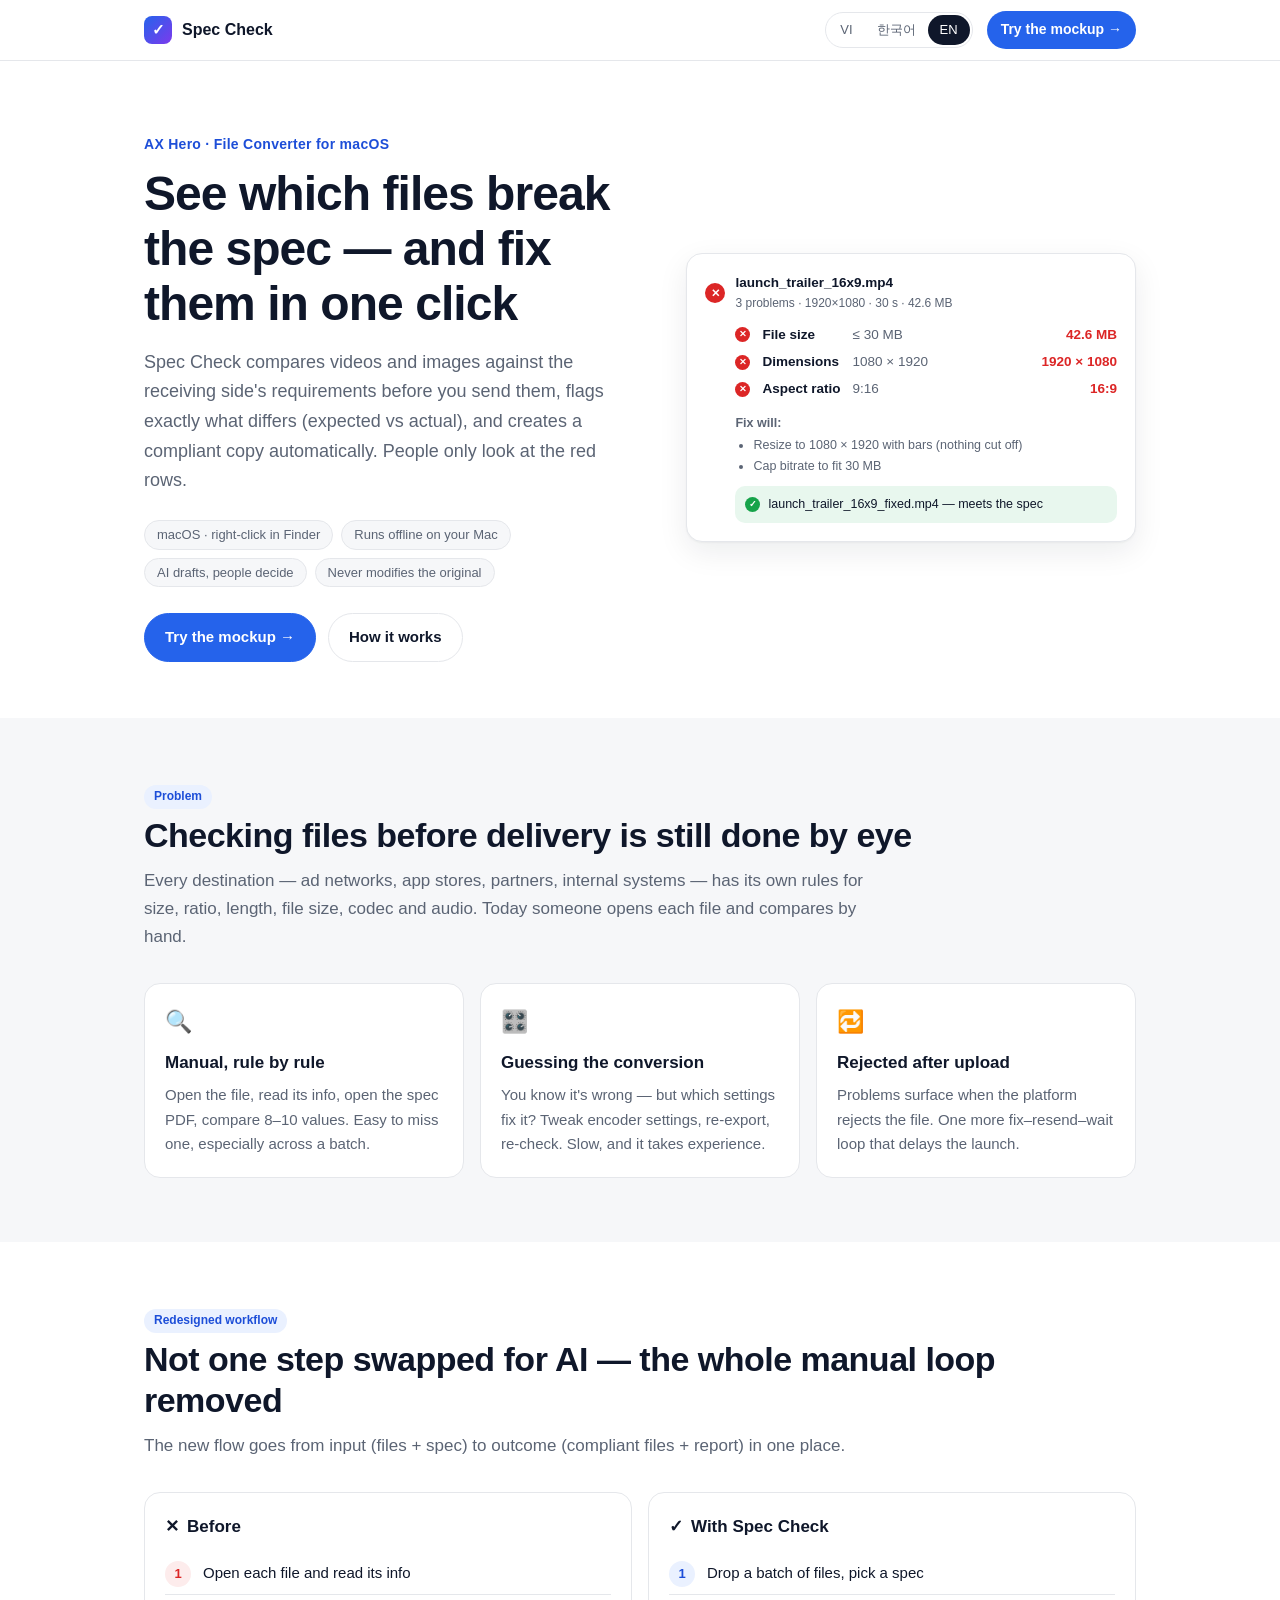
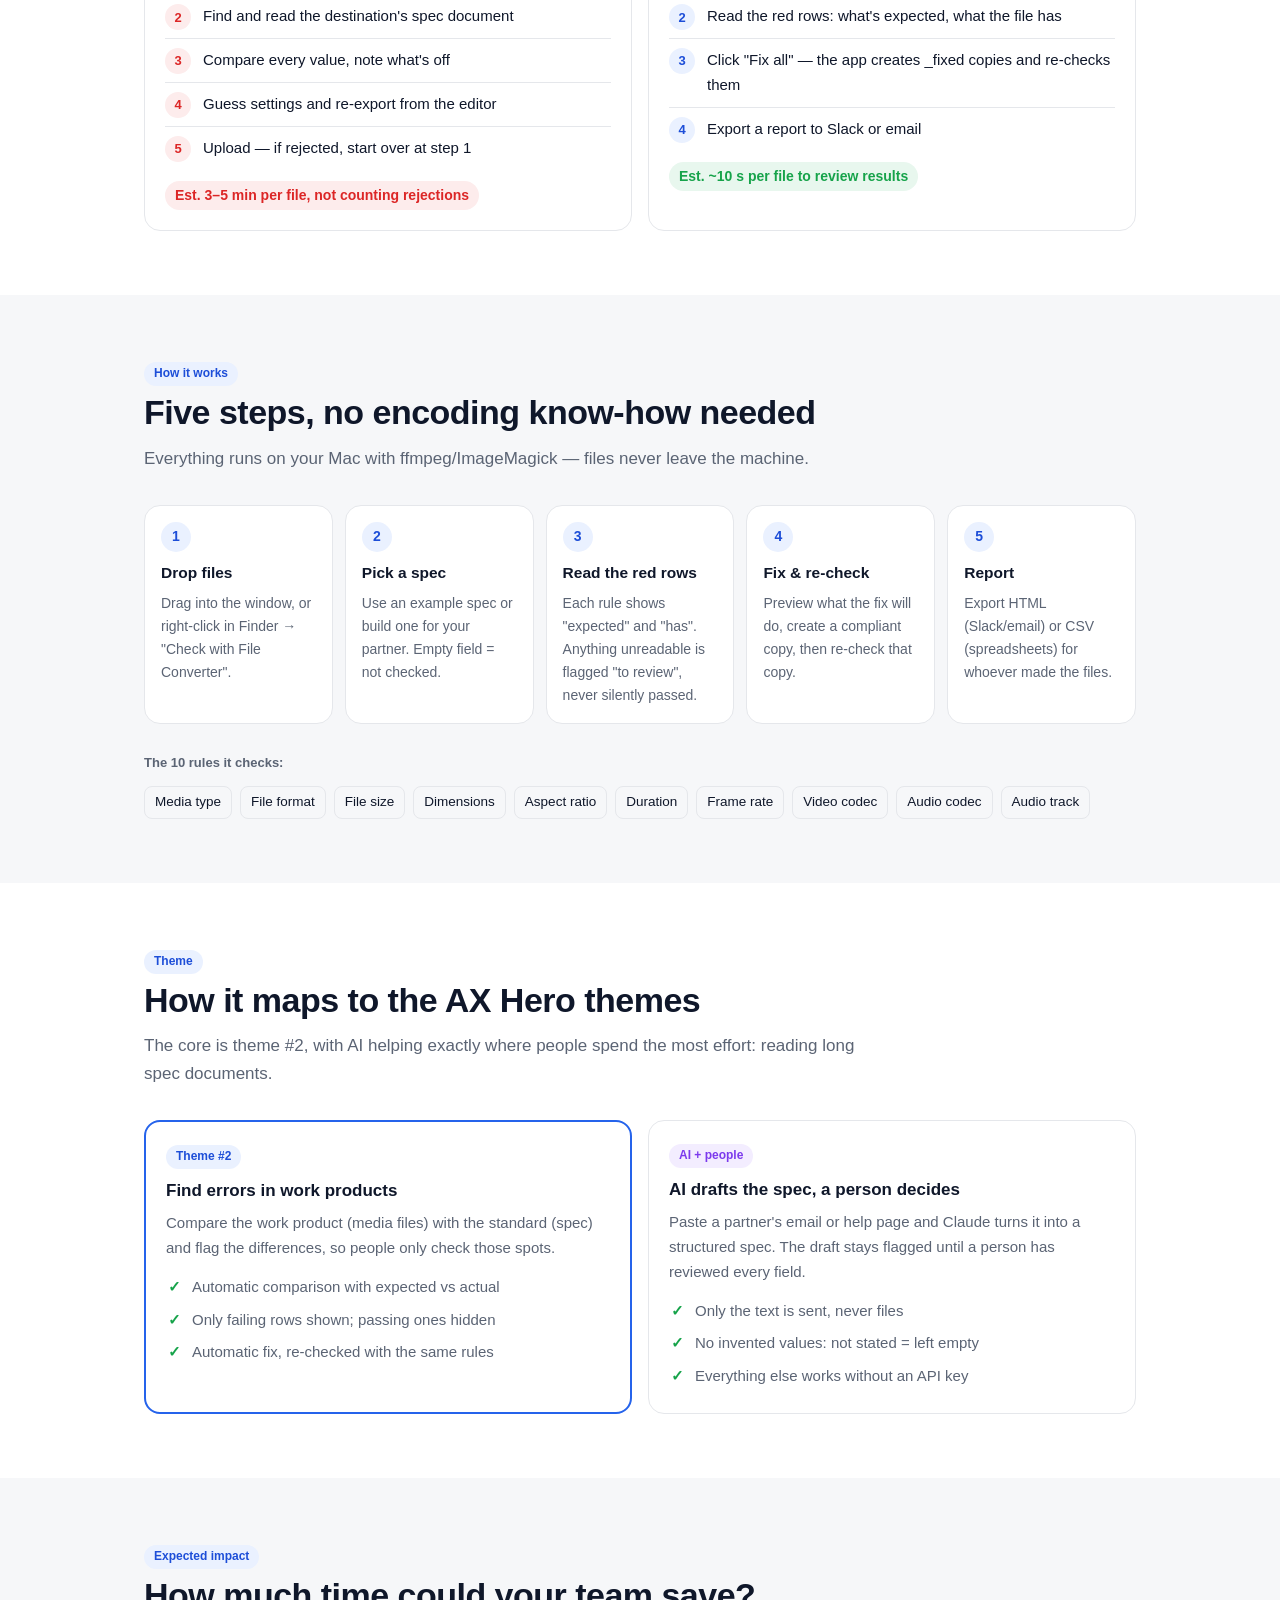
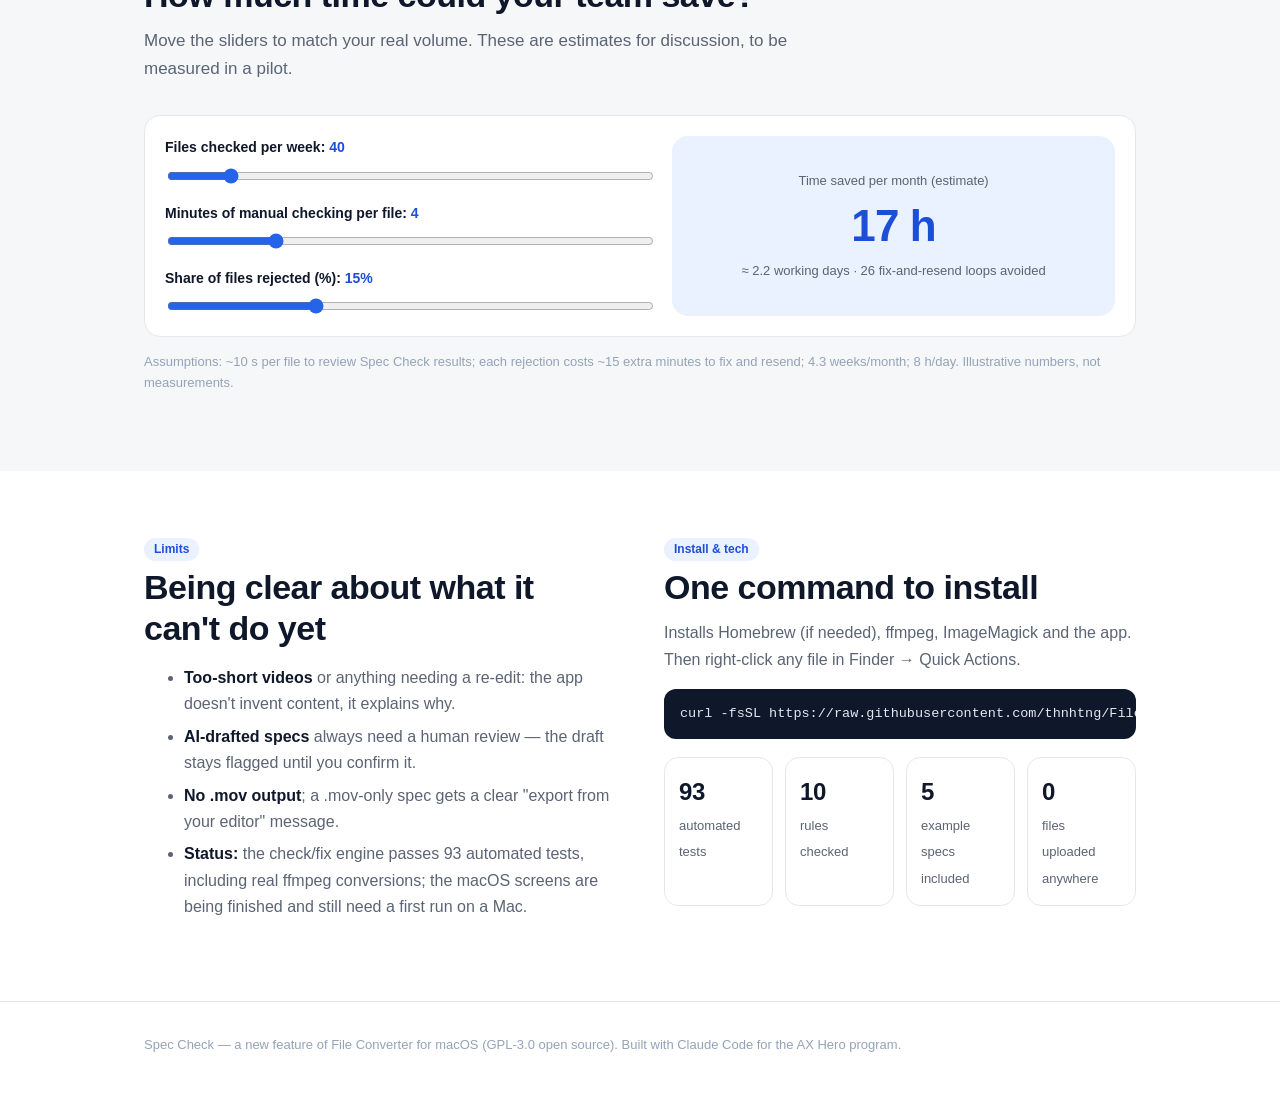
==== submission/intro.html @ dc5ddce4 "Add AX Hero submission pages: Spec Check mockup and introduction submission/mockup.html: clickable, " ====
<!doctype html>
<html lang="vi">
<head>
<meta charset="utf-8">
<meta name="viewport" content="width=device-width, initial-scale=1">
<title>Spec Check — Giới thiệu</title>
<style>
:root {
  --page: #ffffff; --soft: #f6f7f9; --card: #ffffff; --line: #e5e7eb;
  --text: #0f172a; --muted: #5b6474; --faint: #94a3b8;
  --accent: #2563eb; --accent-weak: #eaf1ff; --accent-text: #1d4ed8;
  --ok: #16a34a; --ok-weak: #e8f7ee; --bad: #dc2626; --bad-weak: #fdecec; --warn: #d97706;
  --ai: #7c3aed; --ai-weak: #f3edff;
  --shadow: 0 1px 2px rgba(0,0,0,.04), 0 10px 30px rgba(15,23,42,.08);
  --font: -apple-system, BlinkMacSystemFont, "Segoe UI", "Apple SD Gothic Neo", "Noto Sans KR", "Malgun Gothic", Roboto, "Helvetica Neue", Arial, sans-serif;
  --mono: ui-monospace, SFMono-Regular, Menlo, Consolas, monospace;
}
@media (prefers-color-scheme: dark) {
  :root:not([data-theme="light"]) {
    --page: #0f1115; --soft: #161920; --card: #1a1d24; --line: #2a2e36;
    --text: #f3f4f6; --muted: #a1a7b3; --faint: #6b7280;
    --accent: #4f8cff; --accent-weak: #1b2a47; --accent-text: #8fb4ff;
    --ok: #34c467; --ok-weak: #15291d; --bad: #f2645f; --bad-weak: #301819; --warn: #f0a432;
    --ai: #a78bfa; --ai-weak: #251d3a;
    --shadow: 0 1px 2px rgba(0,0,0,.3), 0 10px 30px rgba(0,0,0,.4);
  }
}
* { box-sizing: border-box; }
html, body { margin: 0; }
body { font: 16px/1.65 var(--font); color: var(--text); background: var(--page); -webkit-font-smoothing: antialiased; }
a { color: var(--accent-text); }
.wrap { max-width: 1040px; margin: 0 auto; padding: 0 24px; }

/* nav */
.nav { position: sticky; top: 0; z-index: 5; background: color-mix(in srgb, var(--page) 88%, transparent); backdrop-filter: saturate(1.4) blur(10px); border-bottom: 1px solid var(--line); }
.nav .wrap { display: flex; align-items: center; gap: 14px; height: 60px; }
.brand { display: flex; align-items: center; gap: 10px; font-weight: 700; }
.mark { width: 28px; height: 28px; border-radius: 8px; background: linear-gradient(135deg, #2563eb, #7c3aed); color: #fff; display: grid; place-items: center; font-size: 15px; }
.spacer { flex: 1; }
.lang { display: inline-flex; border: 1px solid var(--line); border-radius: 999px; padding: 2px; }
.lang button { border: 0; background: none; padding: 4px 12px; border-radius: 999px; font: inherit; font-size: 13px; color: var(--muted); cursor: pointer; }
.lang button[aria-pressed="true"] { background: var(--text); color: var(--page); }
.nav-cta { font-size: 14px; font-weight: 600; text-decoration: none; background: var(--accent); color: #fff; padding: 7px 14px; border-radius: 999px; white-space: nowrap; }

/* hero */
.hero { padding: 72px 0 56px; }
.hero .wrap { display: grid; grid-template-columns: minmax(0, 1.1fr) minmax(0, 1fr); gap: 48px; align-items: center; }
.eyebrow { color: var(--accent-text); font-weight: 700; font-size: 14px; letter-spacing: .02em; }
h1 { font-size: clamp(32px, 5vw, 48px); line-height: 1.15; margin: 10px 0 16px; letter-spacing: -.02em; }
.hero p.sub { font-size: 18px; color: var(--muted); margin: 0 0 24px; }
.chips { display: flex; flex-wrap: wrap; gap: 8px; margin-bottom: 26px; }
.chip { font-size: 13px; border: 1px solid var(--line); border-radius: 999px; padding: 3px 12px; color: var(--muted); background: var(--soft); }
.ctas { display: flex; gap: 12px; flex-wrap: wrap; }
.btn { display: inline-flex; align-items: center; gap: 6px; text-decoration: none; font-weight: 600; font-size: 15px; padding: 11px 20px; border-radius: 999px; border: 1px solid var(--line); color: var(--text); background: var(--card); }
.btn.primary { background: var(--accent); border-color: var(--accent); color: #fff; }

/* hero visual: a finding card */
.demo-card { background: var(--card); border: 1px solid var(--line); border-radius: 16px; box-shadow: var(--shadow); padding: 18px; font-size: 13.5px; }
.demo-card .head { display: flex; gap: 10px; align-items: center; margin-bottom: 10px; }
.dot { width: 20px; height: 20px; border-radius: 50%; color: #fff; display: inline-grid; place-items: center; font-size: 11px; font-weight: 800; flex: none; }
.dot.fail { background: var(--bad); } .dot.ok { background: var(--ok); } .dot.sm { width: 15px; height: 15px; font-size: 9px; }
.demo-card .name { font-weight: 700; }
.demo-card .meta { color: var(--muted); font-size: 12px; }
.rows { display: grid; grid-template-columns: 15px auto 1fr auto; gap: 5px 12px; align-items: center; margin: 4px 0 12px 30px; }
.rows .r { font-weight: 600; } .rows .e { color: var(--muted); } .rows .a { color: var(--bad); font-weight: 600; text-align: right; }
.fixline { margin-left: 30px; color: var(--muted); font-size: 12.5px; }
.fixline ul { margin: 2px 0 10px; padding-left: 18px; }
.fixed { margin-left: 30px; background: var(--ok-weak); border-radius: 10px; padding: 8px 10px; display: flex; gap: 8px; align-items: center; font-size: 12.5px; }

/* sections */
section { padding: 64px 0; }
section.soft { background: var(--soft); }
h2 { font-size: clamp(26px, 3.4vw, 34px); line-height: 1.2; margin: 6px 0 12px; letter-spacing: -.015em; }
.lede { color: var(--muted); font-size: 17px; max-width: 720px; margin: 0 0 32px; }
.grid3 { display: grid; grid-template-columns: repeat(3, minmax(0, 1fr)); gap: 16px; }
.grid2 { display: grid; grid-template-columns: repeat(2, minmax(0, 1fr)); gap: 16px; }
.card { background: var(--card); border: 1px solid var(--line); border-radius: 16px; padding: 20px; }
.card h3 { font-size: 17px; margin: 8px 0 6px; }
.card p { margin: 0; color: var(--muted); font-size: 15px; }
.ico { font-size: 22px; }

.compare .card h3 { display: flex; align-items: center; gap: 8px; margin-top: 0; }
.steps { list-style: none; margin: 10px 0 0; padding: 0; counter-reset: s; }
.steps li { counter-increment: s; position: relative; padding: 9px 0 9px 38px; border-top: 1px solid var(--line); font-size: 15px; }
.steps li:first-child { border-top: 0; }
.steps li::before { content: counter(s); position: absolute; left: 0; top: 9px; width: 26px; height: 26px; border-radius: 50%; display: grid; place-items: center; font-size: 13px; font-weight: 700; background: var(--soft); color: var(--muted); }
.before li::before { background: var(--bad-weak); color: var(--bad); }
.after li::before { background: var(--accent-weak); color: var(--accent-text); }
.time { display: inline-block; margin-top: 12px; font-weight: 700; font-size: 14px; padding: 3px 10px; border-radius: 999px; }
.before .time { background: var(--bad-weak); color: var(--bad); } .after .time { background: var(--ok-weak); color: var(--ok); }

.flow { display: grid; grid-template-columns: repeat(5, minmax(0, 1fr)); gap: 12px; }
.flow .card { padding: 16px; }
.flow .n { width: 30px; height: 30px; border-radius: 50%; background: var(--accent-weak); color: var(--accent-text); font-weight: 800; display: grid; place-items: center; font-size: 14px; }
.flow h3 { font-size: 15.5px; }
.flow p { font-size: 14px; }

.theme { display: grid; grid-template-columns: minmax(0, 1fr) minmax(0, 1fr); gap: 16px; }
.theme .card.main { border: 2px solid var(--accent); }
.tag { display: inline-block; font-size: 12px; font-weight: 700; color: var(--accent-text); background: var(--accent-weak); padding: 2px 10px; border-radius: 999px; }
.tag.ai { color: var(--ai); background: var(--ai-weak); }
.checklist { list-style: none; padding: 0; margin: 10px 0 0; }
.checklist li { padding: 4px 0 4px 26px; position: relative; color: var(--muted); font-size: 15px; }
.checklist li::before { content: "✓"; position: absolute; left: 2px; color: var(--ok); font-weight: 800; }

.rules { display: flex; flex-wrap: wrap; gap: 8px; margin-top: 8px; }
.rules span { font-size: 13.5px; background: var(--soft); border: 1px solid var(--line); border-radius: 8px; padding: 4px 10px; }

/* calculator */
.calc { display: grid; grid-template-columns: minmax(0, 1.1fr) minmax(0, 1fr); gap: 20px; align-items: stretch; }
.calc .inputs { display: grid; gap: 16px; }
.calc label { display: grid; gap: 6px; font-size: 14px; font-weight: 600; }
.calc label span.val { font-weight: 700; color: var(--accent-text); }
.calc input[type=range] { width: 100%; accent-color: var(--accent); }
.result { display: grid; gap: 10px; align-content: center; text-align: center; background: var(--accent-weak); border-radius: 16px; padding: 24px; }
.big { font-size: 44px; font-weight: 800; line-height: 1.1; color: var(--accent-text); letter-spacing: -.02em; }
.result small { color: var(--muted); font-size: 13px; }
.assume { font-size: 13px; color: var(--faint); margin-top: 14px; }

.limits li { margin: 6px 0; color: var(--muted); }
.limits b { color: var(--text); }

.code { font-family: var(--mono); font-size: 13.5px; background: #0f172a; color: #e2e8f0; border-radius: 12px; padding: 14px 16px; overflow-x: auto; white-space: pre; }
.stats { display: grid; grid-template-columns: repeat(4, minmax(0, 1fr)); gap: 12px; margin-top: 18px; }
.stat { background: var(--card); border: 1px solid var(--line); border-radius: 14px; padding: 14px; }
.stat b { display: block; font-size: 24px; letter-spacing: -.01em; }
.stat span { color: var(--muted); font-size: 13px; }

footer { padding: 32px 0 48px; color: var(--faint); font-size: 13px; border-top: 1px solid var(--line); }

@media (max-width: 880px) {
  .hero .wrap, .theme, .calc, .grid2, .grid3 { grid-template-columns: minmax(0, 1fr); }
  .flow, .stats { grid-template-columns: repeat(2, minmax(0, 1fr)); }
  .hero { padding: 40px 0 32px; }
  section { padding: 44px 0; }
}
@media (max-width: 520px) {
  .wrap { padding: 0 16px; }
  .flow { grid-template-columns: minmax(0, 1fr); }
  .nav-cta { display: none; }
  .rows { grid-template-columns: 15px 1fr auto; margin-left: 0; }
  .rows .e { display: none; }
  .fixline, .fixed { margin-left: 0; }
}
</style>
</head>
<body>

<nav class="nav"><div class="wrap">
  <div class="brand"><span class="mark" aria-hidden="true">✓</span><span>Spec Check</span></div>
  <span class="spacer"></span>
  <div class="lang" role="group" aria-label="Language">
    <button type="button" data-lang="vi">VI</button>
    <button type="button" data-lang="ko">한국어</button>
    <button type="button" data-lang="en">EN</button>
  </div>
  <a class="nav-cta" href="mockup.html" data-i18n="ctaTry"></a>
</div></nav>

<header class="hero"><div class="wrap">
  <div>
    <div class="eyebrow" data-i18n="eyebrow"></div>
    <h1 data-i18n="h1"></h1>
    <p class="sub" data-i18n="sub"></p>
    <div class="chips"><span class="chip" data-i18n="chip1"></span><span class="chip" data-i18n="chip2"></span><span class="chip" data-i18n="chip3"></span><span class="chip" data-i18n="chip4"></span></div>
    <div class="ctas"><a class="btn primary" href="mockup.html" data-i18n="ctaTry"></a><a class="btn" href="#how" data-i18n="ctaHow"></a></div>
  </div>
  <div class="demo-card" aria-hidden="true">
    <div class="head"><span class="dot fail">✕</span><div><div class="name">launch_trailer_16x9.mp4</div><div class="meta" data-i18n="demoMeta"></div></div></div>
    <div class="rows">
      <span class="dot fail sm">✕</span><span class="r" data-i18n="rSize"></span><span class="e">≤ 30 MB</span><span class="a">42.6 MB</span>
      <span class="dot fail sm">✕</span><span class="r" data-i18n="rDim"></span><span class="e">1080 × 1920</span><span class="a">1920 × 1080</span>
      <span class="dot fail sm">✕</span><span class="r" data-i18n="rRatio"></span><span class="e">9:16</span><span class="a">16:9</span>
    </div>
    <div class="fixline"><b data-i18n="fixWill"></b><ul><li data-i18n="fix1"></li><li data-i18n="fix2"></li></ul></div>
    <div class="fixed"><span class="dot ok sm">✓</span><span data-i18n="fixedOk"></span></div>
  </div>
</div></header>

<section class="soft" id="problem"><div class="wrap">
  <div class="tag" data-i18n="pTag"></div>
  <h2 data-i18n="pTitle"></h2>
  <p class="lede" data-i18n="pLede"></p>
  <div class="grid3">
    <div class="card"><div class="ico">🔍</div><h3 data-i18n="p1t"></h3><p data-i18n="p1"></p></div>
    <div class="card"><div class="ico">🎛️</div><h3 data-i18n="p2t"></h3><p data-i18n="p2"></p></div>
    <div class="card"><div class="ico">🔁</div><h3 data-i18n="p3t"></h3><p data-i18n="p3"></p></div>
  </div>
</div></section>

<section id="compare"><div class="wrap">
  <div class="tag" data-i18n="cTag"></div>
  <h2 data-i18n="cTitle"></h2>
  <p class="lede" data-i18n="cLede"></p>
  <div class="grid2 compare">
    <div class="card before"><h3>✕ <span data-i18n="beforeT"></span></h3><ol class="steps"><li data-i18n="b1"></li><li data-i18n="b2"></li><li data-i18n="b3"></li><li data-i18n="b4"></li><li data-i18n="b5"></li></ol><span class="time" data-i18n="bTime"></span></div>
    <div class="card after"><h3>✓ <span data-i18n="afterT"></span></h3><ol class="steps"><li data-i18n="a1"></li><li data-i18n="a2"></li><li data-i18n="a3"></li><li data-i18n="a4"></li></ol><span class="time" data-i18n="aTime"></span></div>
  </div>
</div></section>

<section class="soft" id="how"><div class="wrap">
  <div class="tag" data-i18n="hTag"></div>
  <h2 data-i18n="hTitle"></h2>
  <p class="lede" data-i18n="hLede"></p>
  <div class="flow">
    <div class="card"><div class="n">1</div><h3 data-i18n="s1t"></h3><p data-i18n="s1"></p></div>
    <div class="card"><div class="n">2</div><h3 data-i18n="s2t"></h3><p data-i18n="s2"></p></div>
    <div class="card"><div class="n">3</div><h3 data-i18n="s3t"></h3><p data-i18n="s3"></p></div>
    <div class="card"><div class="n">4</div><h3 data-i18n="s4t"></h3><p data-i18n="s4"></p></div>
    <div class="card"><div class="n">5</div><h3 data-i18n="s5t"></h3><p data-i18n="s5"></p></div>
  </div>
  <p class="assume" data-i18n="rulesTitle" style="margin-top:28px;font-weight:600;color:var(--muted)"></p>
  <div class="rules" id="rules"></div>
</div></section>

<section id="theme"><div class="wrap">
  <div class="tag" data-i18n="tTag"></div>
  <h2 data-i18n="tTitle"></h2>
  <p class="lede" data-i18n="tLede"></p>
  <div class="theme">
    <div class="card main"><span class="tag" data-i18n="t1tag"></span><h3 data-i18n="t1t"></h3><p data-i18n="t1"></p><ul class="checklist"><li data-i18n="t1a"></li><li data-i18n="t1b"></li><li data-i18n="t1c"></li></ul></div>
    <div class="card"><span class="tag ai" data-i18n="t2tag"></span><h3 data-i18n="t2t"></h3><p data-i18n="t2"></p><ul class="checklist"><li data-i18n="t2a"></li><li data-i18n="t2b"></li><li data-i18n="t2c"></li></ul></div>
  </div>
</div></section>

<section class="soft" id="impact"><div class="wrap">
  <div class="tag" data-i18n="iTag"></div>
  <h2 data-i18n="iTitle"></h2>
  <p class="lede" data-i18n="iLede"></p>
  <div class="calc card">
    <div class="inputs">
      <label><span><span data-i18n="in1"></span>: <span class="val" id="v-files"></span></span><input type="range" id="files" min="5" max="300" step="5" value="40"></label>
      <label><span><span data-i18n="in2"></span>: <span class="val" id="v-manual"></span></span><input type="range" id="manual" min="1" max="15" step="1" value="4"></label>
      <label><span><span data-i18n="in3"></span>: <span class="val" id="v-reject"></span></span><input type="range" id="reject" min="0" max="50" step="5" value="15"></label>
    </div>
    <div class="result"><small data-i18n="outLabel"></small><div class="big" id="hours"></div><small id="out-detail"></small></div>
  </div>
  <p class="assume" data-i18n="assume"></p>
</div></section>

<section id="limits"><div class="wrap">
  <div class="grid2" style="gap:48px">
    <div>
      <div class="tag" data-i18n="lTag"></div>
      <h2 data-i18n="lTitle"></h2>
      <ul class="limits"><li data-i18n-html="l1"></li><li data-i18n-html="l2"></li><li data-i18n-html="l3"></li><li data-i18n-html="l4"></li></ul>
    </div>
    <div>
      <div class="tag" data-i18n="bTag"></div>
      <h2 data-i18n="bTitle"></h2>
      <p style="color:var(--muted);margin-top:0" data-i18n="bLede"></p>
      <div class="code">curl -fsSL https://raw.githubusercontent.com/thnhtng/FileConverter-mac/main/install.sh | bash</div>
      <div class="stats">
        <div class="stat"><b>93</b><span data-i18n="st1"></span></div>
        <div class="stat"><b>10</b><span data-i18n="st2"></span></div>
        <div class="stat"><b>5</b><span data-i18n="st3"></span></div>
        <div class="stat"><b>0</b><span data-i18n="st4"></span></div>
      </div>
    </div>
  </div>
</div></section>

<footer><div class="wrap" data-i18n="footer"></div></footer>

<script>
"use strict";
const STR = {
  vi: {
    ctaTry: "Dùng thử mockup →", ctaHow: "Cách hoạt động",
    eyebrow: "AX Hero · File Converter cho macOS",
    h1: "Biết ngay file nào sai spec — và sửa chỉ với một cú bấm",
    sub: "Spec Check đối chiếu video, ảnh trước khi gửi đi với tiêu chuẩn của nơi nhận, chỉ ra đúng chỗ khác biệt kèm giá trị cần/thực tế, rồi tự tạo bản sửa đạt chuẩn. Con người chỉ cần nhìn những dòng màu đỏ.",
    chip1: "macOS · chuột phải trong Finder", chip2: "Chạy offline trên máy", chip3: "AI soạn spec, người duyệt", chip4: "Không bao giờ sửa file gốc",
    demoMeta: "3 lỗi · 1920×1080 · 30 s · 42.6 MB", rSize: "Dung lượng", rDim: "Kích thước", rRatio: "Tỉ lệ",
    fixWill: "Bản sửa sẽ:", fix1: "Đổi cỡ 1080 × 1920, thêm viền (không mất nội dung)", fix2: "Giới hạn bitrate để vừa 30 MB", fixedOk: "launch_trailer_16x9_fixed.mp4 — đạt spec",
    pTag: "Vấn đề", pTitle: "Kiểm tra file trước khi gửi vẫn đang làm bằng mắt",
    pLede: "Mỗi nơi nhận — mạng quảng cáo, store, đối tác, hệ thống nội bộ — có spec riêng về kích thước, tỉ lệ, thời lượng, dung lượng, codec, âm thanh. Hiện tại người làm phải tự mở từng file để so.",
    p1t: "So từng thông số bằng tay", p1: "Mở file, xem thông tin, mở PDF spec, so 8–10 thông số. Dễ bỏ sót, nhất là khi kiểm cả loạt file.",
    p2t: "Đoán cách chuyển đổi", p2: "Biết là sai nhưng chỉnh thế nào cho đúng? Thử thông số encode, xuất lại, kiểm lại — mất thời gian và cần kinh nghiệm.",
    p3t: "Bị từ chối sau khi upload", p3: "Lỗi chỉ lộ ra khi nền tảng từ chối file. Thêm một vòng sửa — gửi — chờ, làm chậm cả kế hoạch ra mắt.",
    cTag: "Thiết kế lại quy trình", cTitle: "Không thay một bước bằng AI — mà bỏ cả vòng lặp thủ công",
    cLede: "Quy trình mới đi từ đầu vào (file + spec) đến kết quả (file đạt chuẩn + báo cáo) trong một chỗ.",
    beforeT: "Trước đây", b1: "Mở từng file, xem thông tin", b2: "Tìm và đọc tài liệu spec của nơi nhận", b3: "So từng thông số, ghi chú chỗ sai", b4: "Đoán thông số rồi xuất lại bằng phần mềm dựng", b5: "Upload — nếu bị từ chối thì làm lại từ bước 1", bTime: "Ước tính 3–5 phút / file, chưa tính lần bị từ chối",
    afterT: "Với Spec Check", a1: "Kéo thả cả loạt file, chọn spec", a2: "Xem ngay các dòng đỏ: cần gì, file đang có gì", a3: "Bấm \"Sửa tất cả\" — app tạo bản _fixed và kiểm tra lại", a4: "Xuất báo cáo gửi team qua Slack/email", aTime: "Ước tính ~10 giây / file để xem kết quả",
    hTag: "Cách hoạt động", hTitle: "Năm bước, không cần biết kỹ thuật encode", hLede: "Toàn bộ chạy trên máy Mac bằng ffmpeg/ImageMagick — file không rời khỏi máy.",
    s1t: "Thả file", s1: "Kéo vào cửa sổ, hoặc chuột phải trong Finder → \"Check with File Converter\".",
    s2t: "Chọn spec", s2: "Dùng spec mẫu hoặc tạo spec theo đối tác. Ô trống = không kiểm tra.",
    s3t: "Đọc dòng đỏ", s3: "Mỗi quy tắc hiện \"cần\" và \"thực tế\". Không đọc được thì báo \"cần xem\", không tự cho qua.",
    s4t: "Sửa & kiểm lại", s4: "Xem trước bản sửa sẽ làm gì, rồi tạo bản sao đạt chuẩn và kiểm tra lại chính bản đó.",
    s5t: "Báo cáo", s5: "Xuất HTML (Slack/email) hoặc CSV (bảng tính) cho người làm file.",
    rulesTitle: "10 quy tắc được kiểm tra:",
    rules: ["Loại file", "Định dạng", "Dung lượng", "Kích thước", "Tỉ lệ khung", "Thời lượng", "Tốc độ khung hình", "Codec video", "Codec âm thanh", "Track âm thanh"],
    tTag: "Chủ đề", tTitle: "Gắn với chủ đề chung của AX Hero",
    tLede: "Trọng tâm là chủ đề #2, với AI hỗ trợ đúng chỗ con người tốn công nhất: đọc spec dài dòng.",
    t1tag: "Chủ đề #2", t1t: "Tìm lỗi trong sản phẩm công việc", t1: "Đối chiếu sản phẩm (file media) với tiêu chuẩn (spec), đánh dấu điểm khác biệt để con người chỉ kiểm tra những chỗ đó.",
    t1a: "So sánh tự động, có giá trị cần/thực tế", t1b: "Chỉ hiện dòng sai; dòng đạt được ẩn", t1c: "Sửa tự động + kiểm tra lại bằng chính bộ quy tắc",
    t2tag: "AI + con người", t2t: "AI soạn spec, con người quyết định", t2: "Dán email/trang hướng dẫn của đối tác, Claude chuyển thành spec có cấu trúc. Bản nháp luôn được đánh dấu để người duyệt từng ô trước khi dùng.",
    t2a: "Chỉ gửi đoạn văn bản, không gửi file", t2b: "AI không tự bịa giá trị: không nêu = để trống", t2c: "Không có API key vẫn dùng được toàn bộ phần còn lại",
    iTag: "Hiệu quả kỳ vọng", iTitle: "Tiết kiệm bao nhiêu thời gian cho team bạn?", iLede: "Kéo thanh trượt theo khối lượng thực tế. Đây là ước tính để thảo luận, sẽ đo lại khi chạy thử.",
    in1: "Số file kiểm mỗi tuần", in2: "Phút kiểm thủ công / file", in3: "Tỉ lệ file bị từ chối (%)",
    outLabel: "Thời gian tiết kiệm mỗi tháng (ước tính)", outDetail: "≈ {d} ngày làm việc · {r} lần sửa-gửi lại được tránh",
    assume: "Giả định: Spec Check cần ~10 giây/file để xem kết quả; mỗi lần bị từ chối tốn thêm ~15 phút sửa-gửi lại; 4,3 tuần/tháng; 8 giờ/ngày. Đây là con số minh họa, chưa phải số đo thực tế.",
    lTag: "Giới hạn", lTitle: "Nói rõ những gì chưa làm được",
    l1: "<b>Video quá ngắn</b> hoặc cần dựng lại: app không \"chế\" thêm nội dung, chỉ báo lý do.",
    l2: "<b>Spec do AI soạn</b> luôn cần người duyệt — app đánh dấu bản nháp cho tới khi bạn xác nhận.",
    l3: "<b>Không xuất được .mov</b>; spec chỉ chấp nhận .mov sẽ được báo là cần xuất từ phần mềm dựng.",
    l4: "<b>Trạng thái:</b> engine kiểm tra/sửa đã có 93 bài test tự động (gồm chuyển đổi ffmpeg thật); giao diện macOS đang hoàn thiện và cần chạy thử trên Mac.",
    bTag: "Cài đặt & công nghệ", bTitle: "Một lệnh để cài", bLede: "Cài Homebrew (nếu chưa có), ffmpeg, ImageMagick và app. Sau đó chuột phải vào file trong Finder → Quick Actions.",
    st1: "bài test tự động", st2: "quy tắc kiểm tra", st3: "spec mẫu có sẵn", st4: "file bị tải lên mạng",
    footer: "Spec Check — tính năng mới của File Converter cho macOS (mã nguồn GPL-3.0). Xây dựng cùng Claude Code cho chương trình AX Hero.",
  },
  ko: {
    ctaTry: "목업 체험하기 →", ctaHow: "작동 방식",
    eyebrow: "AX Hero · macOS용 File Converter",
    h1: "스펙에 안 맞는 파일을 바로 찾고, 클릭 한 번으로 수정",
    sub: "Spec Check는 영상·이미지를 보내기 전에 받는 곳의 기준과 비교해 다른 부분만 기준값/실제값과 함께 짚어 주고, 기준에 맞는 수정본을 자동으로 만듭니다. 사람은 빨간 줄만 확인하면 됩니다.",
    chip1: "macOS · Finder 우클릭", chip2: "내 Mac에서 오프라인 실행", chip3: "AI는 초안, 결정은 사람", chip4: "원본 파일은 절대 수정 안 함",
    demoMeta: "문제 3건 · 1920×1080 · 30 s · 42.6 MB", rSize: "용량", rDim: "해상도", rRatio: "비율",
    fixWill: "수정 내용:", fix1: "1080 × 1920로 변환, 여백 추가 (잘림 없음)", fix2: "30 MB 이하가 되도록 비트레이트 제한", fixedOk: "launch_trailer_16x9_fixed.mp4 — 스펙 충족",
    pTag: "문제", pTitle: "보내기 전 파일 검수는 아직도 눈으로 합니다",
    pLede: "광고 네트워크, 스토어, 파트너, 사내 시스템마다 해상도·비율·길이·용량·코덱·오디오 기준이 다릅니다. 지금은 담당자가 파일을 하나씩 열어 비교합니다.",
    p1t: "항목별 수작업 비교", p1: "파일 정보 확인, 스펙 PDF 열기, 8~10개 항목 대조. 여러 파일을 한꺼번에 볼 때 놓치기 쉽습니다.",
    p2t: "변환 설정은 감으로", p2: "틀린 건 알아도 어떻게 고쳐야 할지가 문제입니다. 인코딩 설정을 바꿔 다시 내보내고 다시 확인 — 시간과 경험이 필요합니다.",
    p3t: "업로드 후에야 반려", p3: "문제는 플랫폼이 파일을 반려할 때 드러납니다. 수정 — 재전송 — 대기가 한 번 더 생겨 일정이 밀립니다.",
    cTag: "업무 흐름 재설계", cTitle: "한 단계를 AI로 바꾸는 게 아니라, 수작업 루프 자체를 없앱니다",
    cLede: "입력(파일 + 스펙)부터 결과(기준을 충족한 파일 + 리포트)까지 한 곳에서 끝납니다.",
    beforeT: "기존 방식", b1: "파일을 하나씩 열어 정보 확인", b2: "받는 곳의 스펙 문서를 찾아 읽기", b3: "항목별로 비교하고 틀린 곳 메모", b4: "설정을 추측해 편집 툴에서 다시 내보내기", b5: "업로드 — 반려되면 1단계부터 다시", bTime: "파일당 약 3~5분 (반려 시간 제외, 추정)",
    afterT: "Spec Check 사용", a1: "여러 파일을 끌어다 놓고 스펙 선택", a2: "빨간 줄 확인: 기준값과 실제값", a3: "\"모두 수정\" — _fixed 사본 생성 후 재검사", a4: "리포트를 슬랙/메일로 공유", aTime: "결과 확인까지 파일당 약 10초 (추정)",
    hTag: "작동 방식", hTitle: "인코딩 지식 없이 다섯 단계", hLede: "모든 처리는 Mac에서 ffmpeg/ImageMagick으로 실행되며 파일은 밖으로 나가지 않습니다.",
    s1t: "파일 놓기", s1: "창에 끌어다 놓거나 Finder 우클릭 → \"Check with File Converter\".",
    s2t: "스펙 선택", s2: "예시 스펙을 쓰거나 파트너 기준으로 만듭니다. 빈 칸 = 검사 안 함.",
    s3t: "빨간 줄 확인", s3: "규칙마다 \"기준\"과 \"실제\"를 보여 줍니다. 읽을 수 없으면 통과가 아니라 \"확인 필요\"로 표시합니다.",
    s4t: "수정 · 재검사", s4: "수정 내용을 미리 보고, 기준을 충족한 사본을 만든 뒤 그 사본을 다시 검사합니다.",
    s5t: "리포트", s5: "HTML(슬랙/메일) 또는 CSV(스프레드시트)로 파일 제작자에게 전달합니다.",
    rulesTitle: "검사하는 10가지 규칙:",
    rules: ["미디어 유형", "파일 형식", "파일 용량", "해상도", "화면 비율", "길이", "프레임 레이트", "비디오 코덱", "오디오 코덱", "오디오 트랙"],
    tTag: "주제", tTitle: "AX Hero 공통 주제와의 연결",
    tLede: "핵심은 2번 주제이며, 사람이 가장 수고스러운 부분인 긴 스펙 문서 읽기를 AI가 돕습니다.",
    t1tag: "주제 #2", t1t: "업무 산출물에서 오류 찾기", t1: "산출물(미디어 파일)을 기준(스펙)과 대조해 차이를 표시하고, 사람은 그 부분만 확인합니다.",
    t1a: "기준값/실제값과 함께 자동 비교", t1b: "틀린 줄만 표시, 통과 항목은 숨김", t1c: "자동 수정 후 같은 규칙으로 재검사",
    t2tag: "AI + 사람", t2t: "AI가 스펙 초안, 사람이 결정", t2: "파트너의 메일이나 가이드 페이지를 붙여 넣으면 Claude가 구조화된 스펙으로 바꿉니다. 초안은 사람이 항목별로 검토할 때까지 표시됩니다.",
    t2a: "텍스트만 전송, 파일은 전송 안 함", t2b: "AI가 값을 지어내지 않음: 언급 없으면 빈 칸", t2c: "API 키가 없어도 나머지 기능은 모두 사용 가능",
    iTag: "기대 효과", iTitle: "우리 팀은 얼마나 시간을 아낄 수 있을까?", iLede: "실제 업무량에 맞게 슬라이더를 움직여 보세요. 논의용 추정치이며 시범 운영에서 다시 측정합니다.",
    in1: "주간 검수 파일 수", in2: "파일당 수작업 검수 시간(분)", in3: "반려되는 파일 비율(%)",
    outLabel: "월간 절약 시간 (추정)", outDetail: "≈ 근무일 {d}일 · 수정·재전송 {r}회 감소",
    assume: "가정: Spec Check 결과 확인 파일당 약 10초, 반려 1회당 수정·재전송 약 15분 추가, 월 4.3주, 하루 8시간. 실제 측정값이 아닌 예시 수치입니다.",
    lTag: "한계", lTitle: "아직 안 되는 것도 분명히",
    l1: "<b>너무 짧은 영상</b>이나 재편집이 필요한 경우: 내용을 만들어 내지 않고 이유만 알려 줍니다.",
    l2: "<b>AI가 작성한 스펙</b>은 반드시 사람이 검토합니다. 확인 전까지 초안으로 표시됩니다.",
    l3: "<b>.mov로는 내보낼 수 없습니다</b>. .mov만 허용하는 스펙은 편집 툴에서 내보내도록 안내합니다.",
    l4: "<b>현재 상태:</b> 검사·수정 엔진은 실제 ffmpeg 변환을 포함한 자동 테스트 93개를 통과했으며, macOS 화면은 마무리 중으로 Mac에서 실행 확인이 필요합니다.",
    bTag: "설치 · 기술", bTitle: "명령어 한 줄로 설치", bLede: "Homebrew(없으면), ffmpeg, ImageMagick과 앱을 설치합니다. 이후 Finder에서 파일 우클릭 → 빠른 동작.",
    st1: "자동 테스트", st2: "검사 규칙", st3: "기본 예시 스펙", st4: "외부로 업로드되는 파일",
    footer: "Spec Check — macOS용 File Converter의 신규 기능 (GPL-3.0 오픈소스). AX Hero 프로그램을 위해 Claude Code와 함께 만들었습니다.",
  },
  en: {
    ctaTry: "Try the mockup →", ctaHow: "How it works",
    eyebrow: "AX Hero · File Converter for macOS",
    h1: "See which files break the spec — and fix them in one click",
    sub: "Spec Check compares videos and images against the receiving side's requirements before you send them, flags exactly what differs (expected vs actual), and creates a compliant copy automatically. People only look at the red rows.",
    chip1: "macOS · right-click in Finder", chip2: "Runs offline on your Mac", chip3: "AI drafts, people decide", chip4: "Never modifies the original",
    demoMeta: "3 problems · 1920×1080 · 30 s · 42.6 MB", rSize: "File size", rDim: "Dimensions", rRatio: "Aspect ratio",
    fixWill: "Fix will:", fix1: "Resize to 1080 × 1920 with bars (nothing cut off)", fix2: "Cap bitrate to fit 30 MB", fixedOk: "launch_trailer_16x9_fixed.mp4 — meets the spec",
    pTag: "Problem", pTitle: "Checking files before delivery is still done by eye",
    pLede: "Every destination — ad networks, app stores, partners, internal systems — has its own rules for size, ratio, length, file size, codec and audio. Today someone opens each file and compares by hand.",
    p1t: "Manual, rule by rule", p1: "Open the file, read its info, open the spec PDF, compare 8–10 values. Easy to miss one, especially across a batch.",
    p2t: "Guessing the conversion", p2: "You know it's wrong — but which settings fix it? Tweak encoder settings, re-export, re-check. Slow, and it takes experience.",
    p3t: "Rejected after upload", p3: "Problems surface when the platform rejects the file. One more fix–resend–wait loop that delays the launch.",
    cTag: "Redesigned workflow", cTitle: "Not one step swapped for AI — the whole manual loop removed",
    cLede: "The new flow goes from input (files + spec) to outcome (compliant files + report) in one place.",
    beforeT: "Before", b1: "Open each file and read its info", b2: "Find and read the destination's spec document", b3: "Compare every value, note what's off", b4: "Guess settings and re-export from the editor", b5: "Upload — if rejected, start over at step 1", bTime: "Est. 3–5 min per file, not counting rejections",
    afterT: "With Spec Check", a1: "Drop a batch of files, pick a spec", a2: "Read the red rows: what's expected, what the file has", a3: "Click \"Fix all\" — the app creates _fixed copies and re-checks them", a4: "Export a report to Slack or email", aTime: "Est. ~10 s per file to review results",
    hTag: "How it works", hTitle: "Five steps, no encoding know-how needed", hLede: "Everything runs on your Mac with ffmpeg/ImageMagick — files never leave the machine.",
    s1t: "Drop files", s1: "Drag into the window, or right-click in Finder → \"Check with File Converter\".",
    s2t: "Pick a spec", s2: "Use an example spec or build one for your partner. Empty field = not checked.",
    s3t: "Read the red rows", s3: "Each rule shows \"expected\" and \"has\". Anything unreadable is flagged \"to review\", never silently passed.",
    s4t: "Fix & re-check", s4: "Preview what the fix will do, create a compliant copy, then re-check that copy.",
    s5t: "Report", s5: "Export HTML (Slack/email) or CSV (spreadsheets) for whoever made the files.",
    rulesTitle: "The 10 rules it checks:",
    rules: ["Media type", "File format", "File size", "Dimensions", "Aspect ratio", "Duration", "Frame rate", "Video codec", "Audio codec", "Audio track"],
    tTag: "Theme", tTitle: "How it maps to the AX Hero themes",
    tLede: "The core is theme #2, with AI helping exactly where people spend the most effort: reading long spec documents.",
    t1tag: "Theme #2", t1t: "Find errors in work products", t1: "Compare the work product (media files) with the standard (spec) and flag the differences, so people only check those spots.",
    t1a: "Automatic comparison with expected vs actual", t1b: "Only failing rows shown; passing ones hidden", t1c: "Automatic fix, re-checked with the same rules",
    t2tag: "AI + people", t2t: "AI drafts the spec, a person decides", t2: "Paste a partner's email or help page and Claude turns it into a structured spec. The draft stays flagged until a person has reviewed every field.",
    t2a: "Only the text is sent, never files", t2b: "No invented values: not stated = left empty", t2c: "Everything else works without an API key",
    iTag: "Expected impact", iTitle: "How much time could your team save?", iLede: "Move the sliders to match your real volume. These are estimates for discussion, to be measured in a pilot.",
    in1: "Files checked per week", in2: "Minutes of manual checking per file", in3: "Share of files rejected (%)",
    outLabel: "Time saved per month (estimate)", outDetail: "≈ {d} working days · {r} fix-and-resend loops avoided",
    assume: "Assumptions: ~10 s per file to review Spec Check results; each rejection costs ~15 extra minutes to fix and resend; 4.3 weeks/month; 8 h/day. Illustrative numbers, not measurements.",
    lTag: "Limits", lTitle: "Being clear about what it can't do yet",
    l1: "<b>Too-short videos</b> or anything needing a re-edit: the app doesn't invent content, it explains why.",
    l2: "<b>AI-drafted specs</b> always need a human review — the draft stays flagged until you confirm it.",
    l3: "<b>No .mov output</b>; a .mov-only spec gets a clear \"export from your editor\" message.",
    l4: "<b>Status:</b> the check/fix engine passes 93 automated tests, including real ffmpeg conversions; the macOS screens are being finished and still need a first run on a Mac.",
    bTag: "Install & tech", bTitle: "One command to install", bLede: "Installs Homebrew (if needed), ffmpeg, ImageMagick and the app. Then right-click any file in Finder → Quick Actions.",
    st1: "automated tests", st2: "rules checked", st3: "example specs included", st4: "files uploaded anywhere",
    footer: "Spec Check — a new feature of File Converter for macOS (GPL-3.0 open source). Built with Claude Code for the AX Hero program.",
  }
};

let lang = (() => {
  try { const s = localStorage.getItem("speccheck-lang"); if (s && STR[s]) return s; } catch (e) {}
  const n = (navigator.language || "vi").slice(0, 2); return STR[n] ? n : "vi";
})();
const t = (k) => STR[lang][k] ?? STR.en[k] ?? k;
const fmt = (n, d = 0) => new Intl.NumberFormat(lang, { maximumFractionDigits: d }).format(n);

function render() {
  document.documentElement.lang = lang;
  document.title = "Spec Check — " + (lang === "vi" ? "Giới thiệu" : lang === "ko" ? "서비스 소개" : "Introduction");
  document.querySelectorAll("[data-i18n]").forEach((el) => { el.textContent = t(el.dataset.i18n); });
  document.querySelectorAll("[data-i18n-html]").forEach((el) => { el.innerHTML = t(el.dataset.i18nHtml); });
  document.querySelectorAll("[data-lang]").forEach((b) => b.setAttribute("aria-pressed", String(b.dataset.lang === lang)));
  document.getElementById("rules").innerHTML = t("rules").map((r) => "<span>" + r + "</span>").join("");
  calc();
}

function calc() {
  const files = +document.getElementById("files").value;
  const manual = +document.getElementById("manual").value;
  const reject = +document.getElementById("reject").value;
  document.getElementById("v-files").textContent = fmt(files);
  document.getElementById("v-manual").textContent = fmt(manual);
  document.getElementById("v-reject").textContent = fmt(reject) + "%";
  const perMonth = files * 4.3;
  const savedCheck = perMonth * (manual - 10 / 60);           // minutes
  const rejectsAvoided = perMonth * reject / 100;              // loops
  const savedMin = Math.max(0, savedCheck + rejectsAvoided * 15);
  const hours = savedMin / 60;
  document.getElementById("hours").textContent = fmt(hours, hours < 10 ? 1 : 0) + (lang === "ko" ? "시간" : lang === "vi" ? " giờ" : " h");
  document.getElementById("out-detail").textContent = t("outDetail").replace("{d}", fmt(hours / 8, 1)).replace("{r}", fmt(Math.round(rejectsAvoided)));
}

document.querySelectorAll("[data-lang]").forEach((b) => b.addEventListener("click", () => {
  lang = b.dataset.lang; try { localStorage.setItem("speccheck-lang", lang); } catch (e) {} render();
}));
["files", "manual", "reject"].forEach((id) => document.getElementById(id).addEventListener("input", calc));
render();
</script>
</body>
</html>
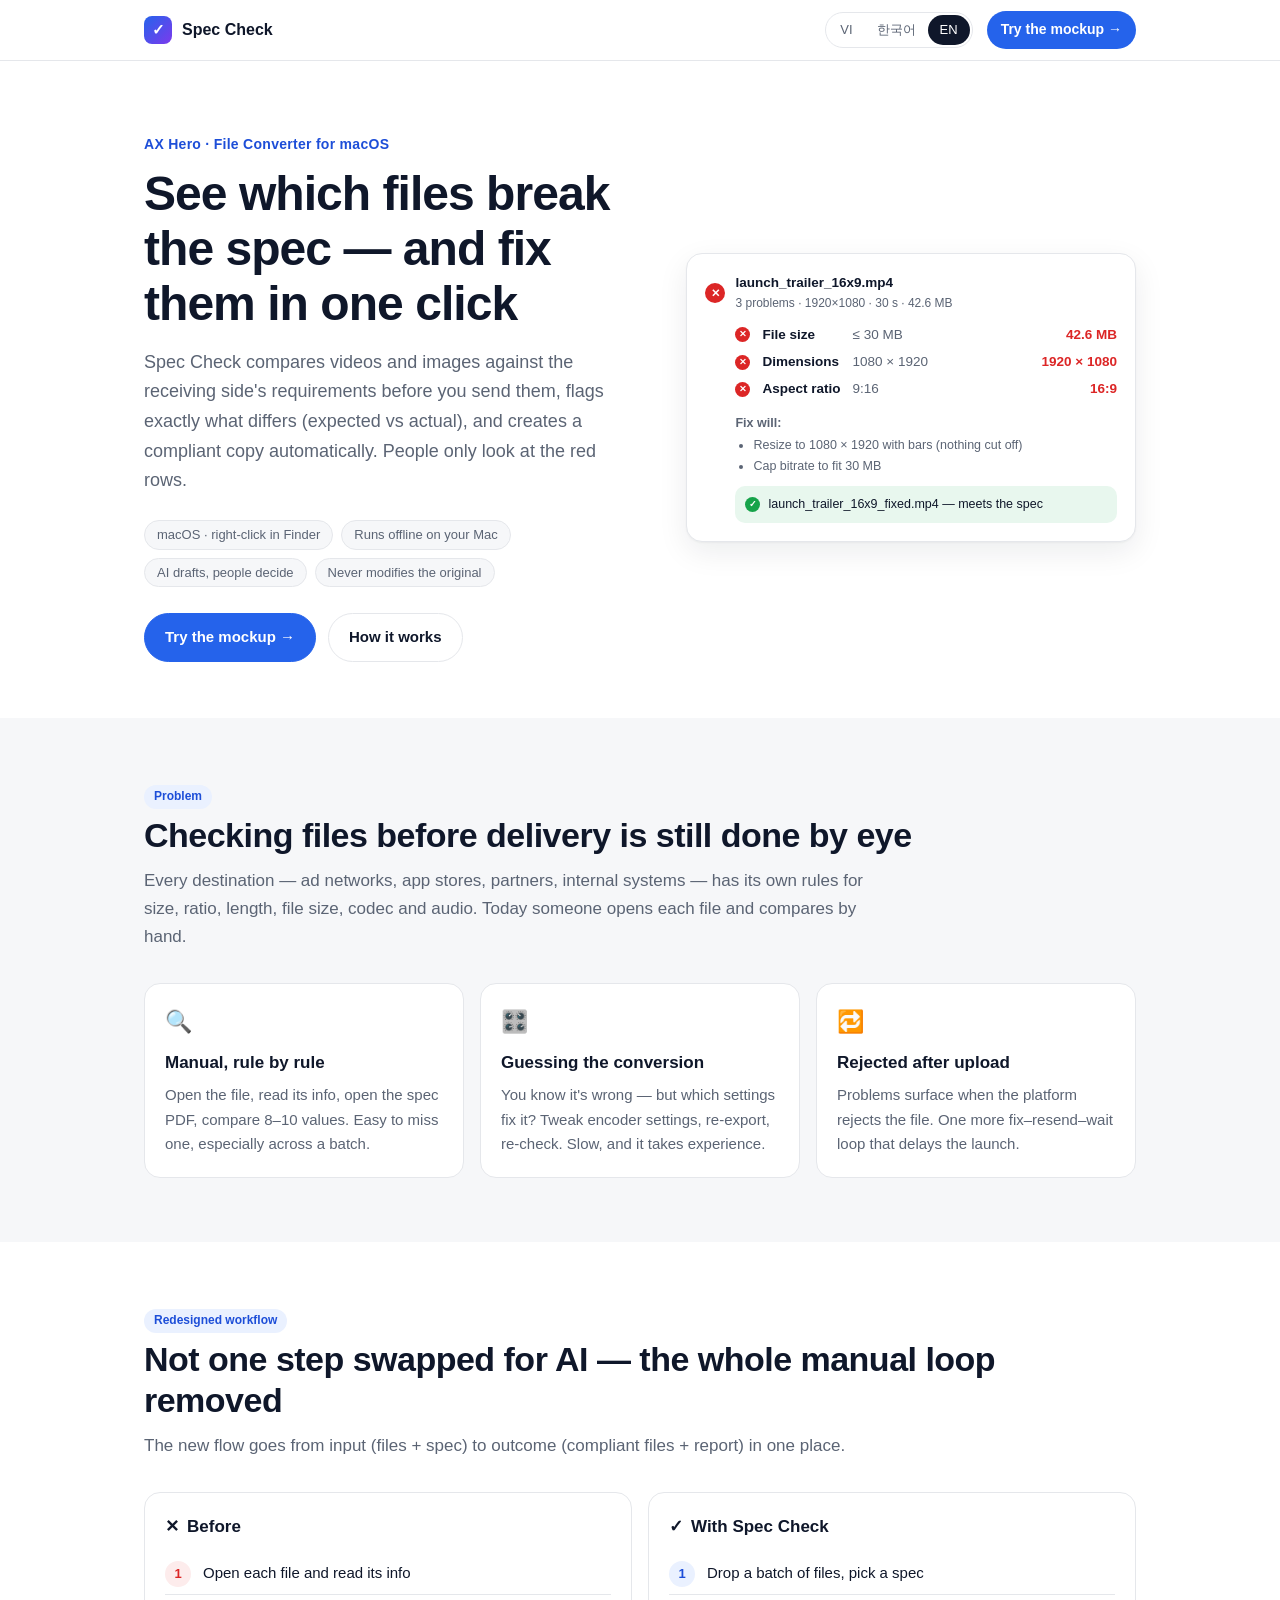
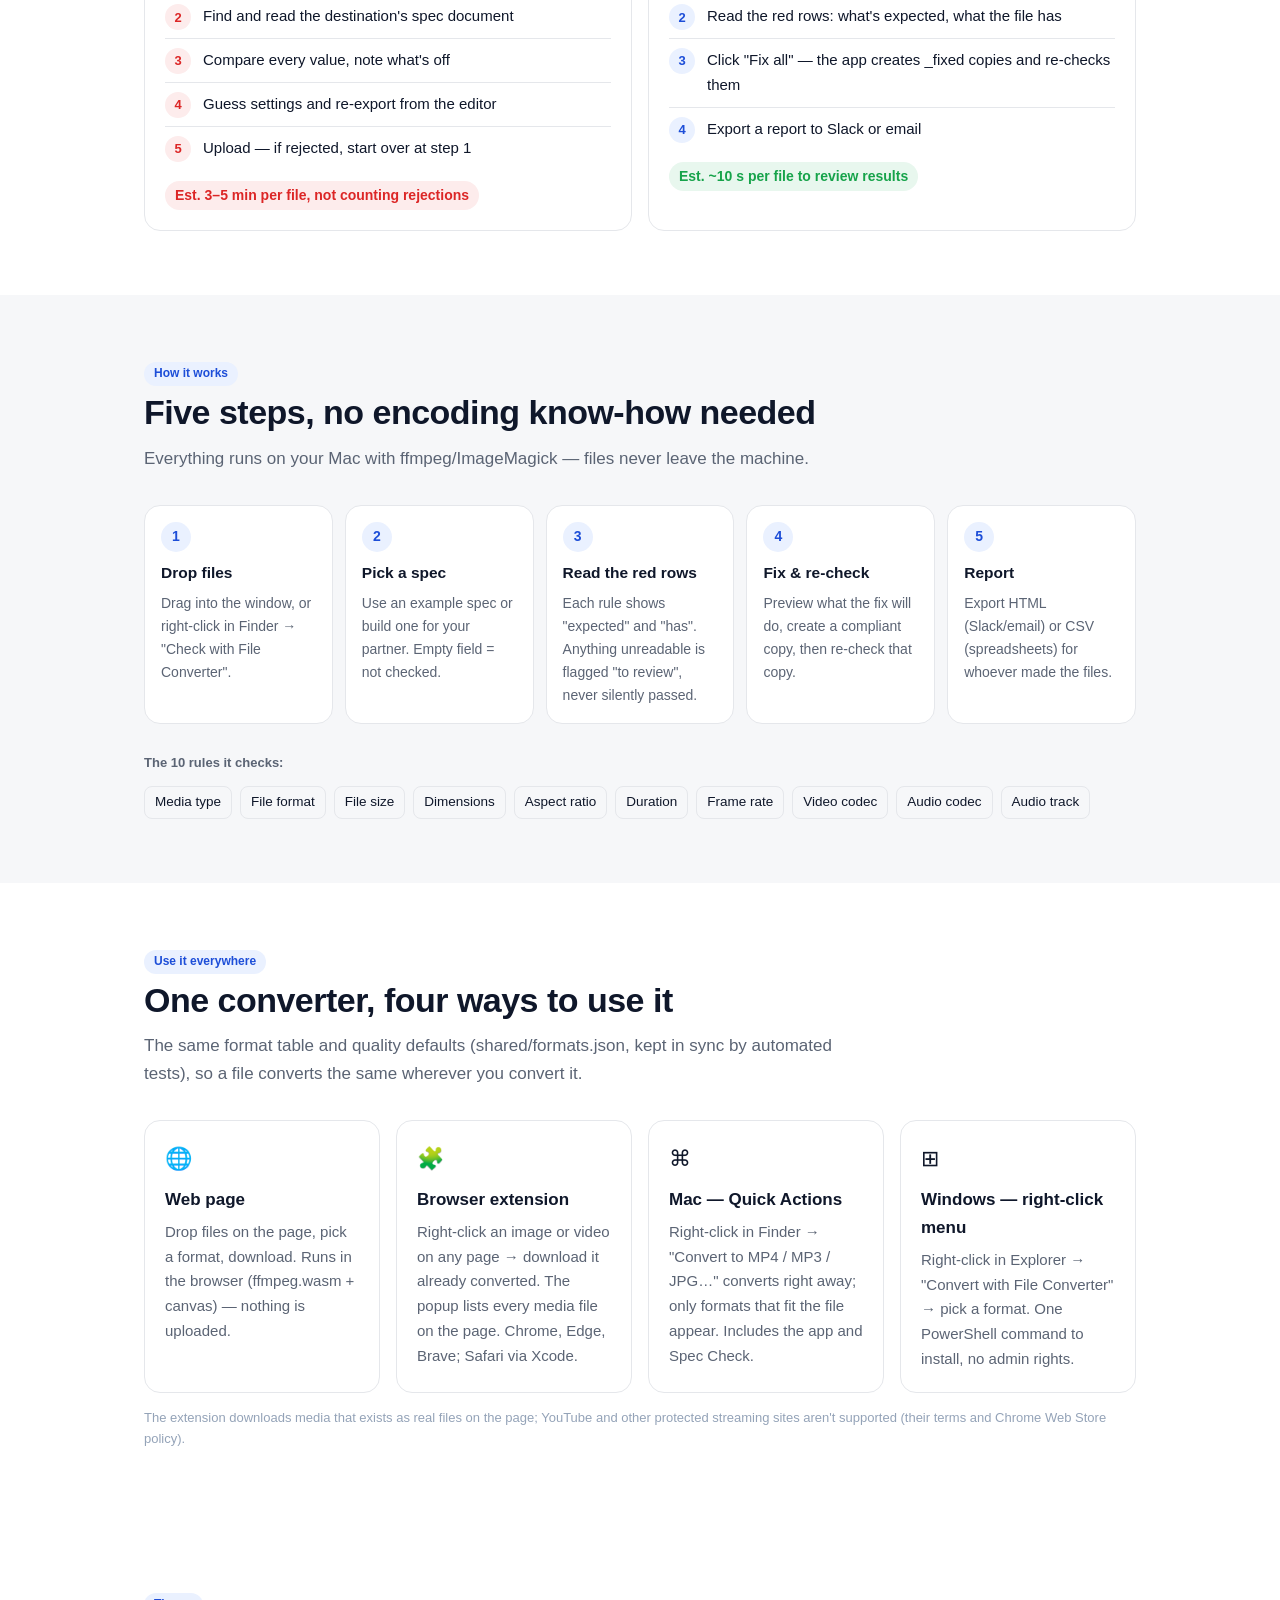
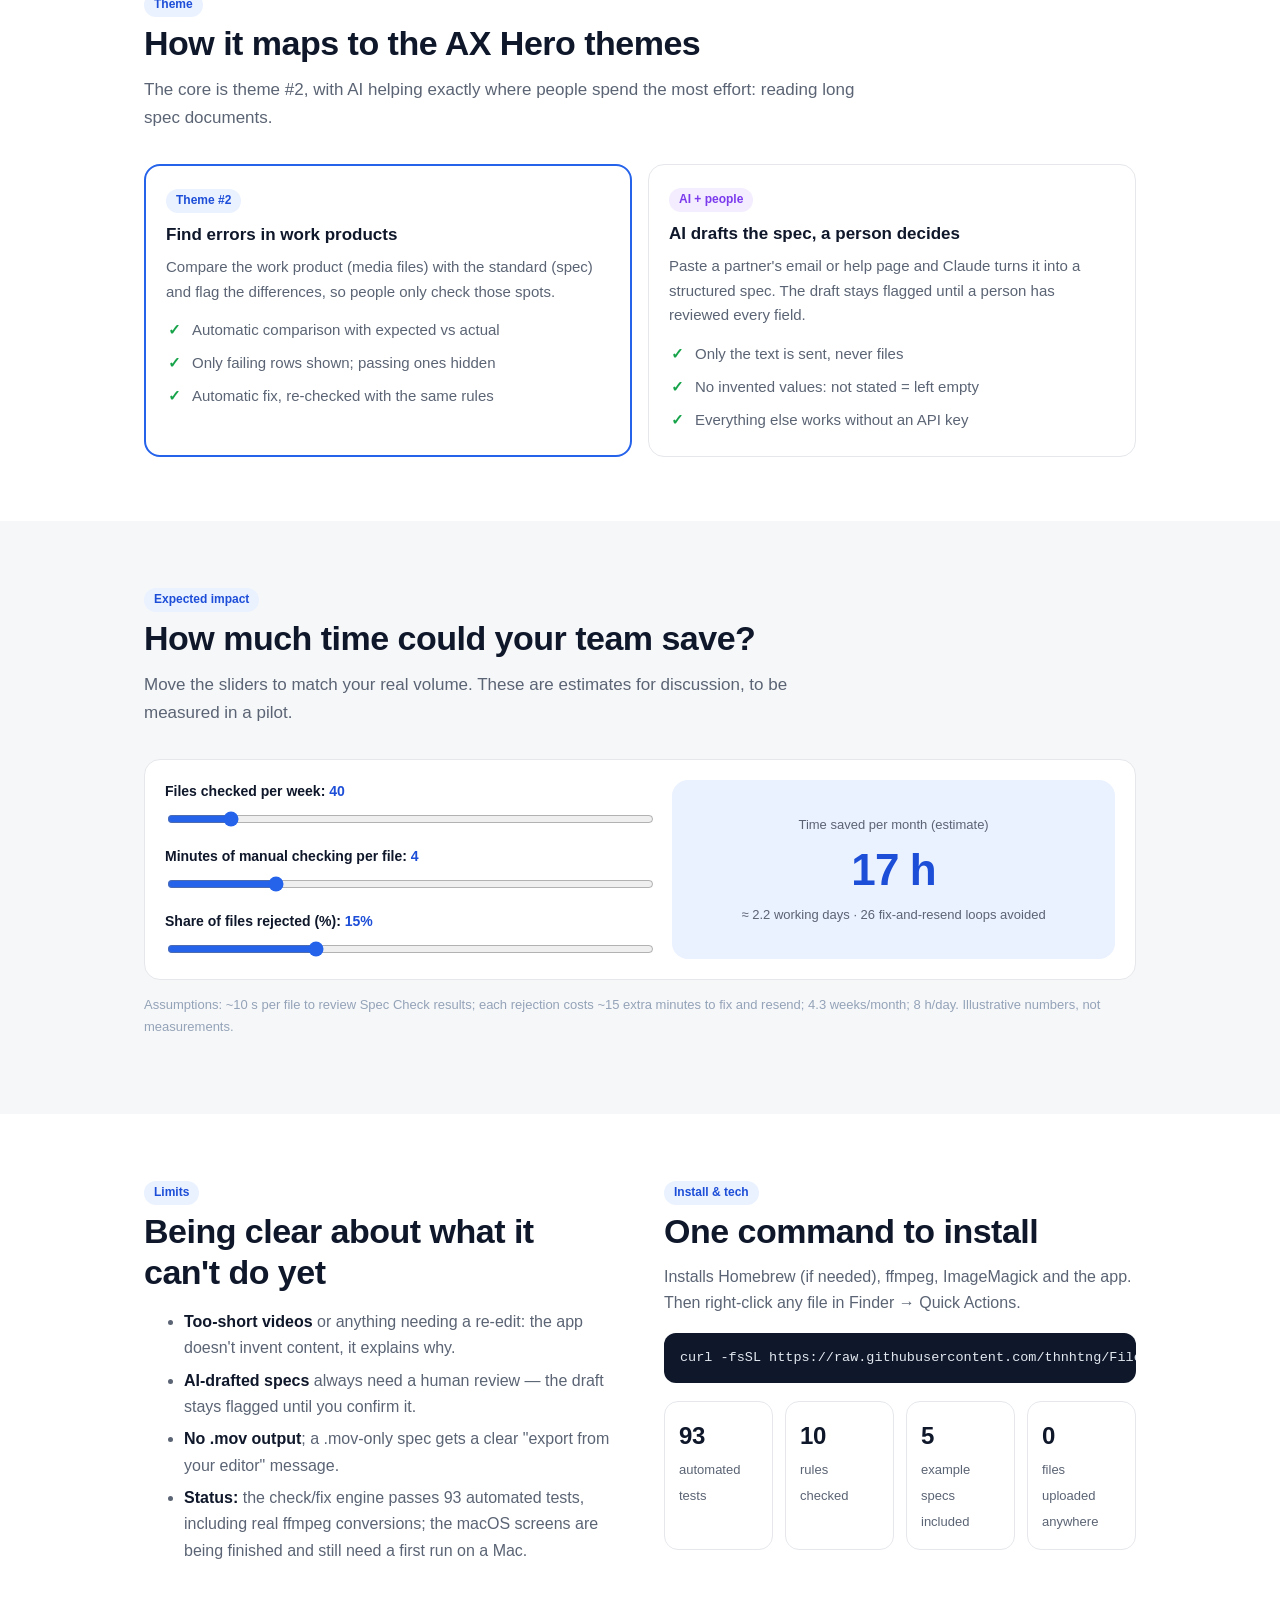
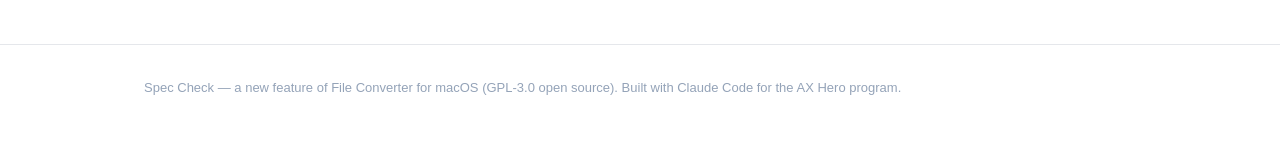
==== commit 1174b706: "Docs: "use it everywhere" in README and the AX Hero intro page README gets a table of the four front" ====
--- a/submission/intro.html
+++ b/submission/intro.html
@@ -73,6 +73,7 @@
 h2 { font-size: clamp(26px, 3.4vw, 34px); line-height: 1.2; margin: 6px 0 12px; letter-spacing: -.015em; }
 .lede { color: var(--muted); font-size: 17px; max-width: 720px; margin: 0 0 32px; }
 .grid3 { display: grid; grid-template-columns: repeat(3, minmax(0, 1fr)); gap: 16px; }
+.grid4 { display: grid; grid-template-columns: repeat(4, minmax(0, 1fr)); gap: 16px; }
 .grid2 { display: grid; grid-template-columns: repeat(2, minmax(0, 1fr)); gap: 16px; }
 .card { background: var(--card); border: 1px solid var(--line); border-radius: 16px; padding: 20px; }
 .card h3 { font-size: 17px; margin: 8px 0 6px; }
@@ -130,13 +131,13 @@
 
 @media (max-width: 880px) {
   .hero .wrap, .theme, .calc, .grid2, .grid3 { grid-template-columns: minmax(0, 1fr); }
-  .flow, .stats { grid-template-columns: repeat(2, minmax(0, 1fr)); }
+  .flow, .stats, .grid4 { grid-template-columns: repeat(2, minmax(0, 1fr)); }
   .hero { padding: 40px 0 32px; }
   section { padding: 44px 0; }
 }
 @media (max-width: 520px) {
   .wrap { padding: 0 16px; }
-  .flow { grid-template-columns: minmax(0, 1fr); }
+  .flow, .grid4 { grid-template-columns: minmax(0, 1fr); }
   .nav-cta { display: none; }
   .rows { grid-template-columns: 15px 1fr auto; margin-left: 0; }
   .rows .e { display: none; }
@@ -211,6 +212,19 @@
   </div>
   <p class="assume" data-i18n="rulesTitle" style="margin-top:28px;font-weight:600;color:var(--muted)"></p>
   <div class="rules" id="rules"></div>
+</div></section>
+
+<section id="everywhere"><div class="wrap">
+  <div class="tag" data-i18n="eTag"></div>
+  <h2 data-i18n="eTitle"></h2>
+  <p class="lede" data-i18n="eLede"></p>
+  <div class="grid4">
+    <div class="card"><div class="ico">🌐</div><h3 data-i18n="e1t"></h3><p data-i18n="e1"></p></div>
+    <div class="card"><div class="ico">🧩</div><h3 data-i18n="e2t"></h3><p data-i18n="e2"></p></div>
+    <div class="card"><div class="ico">⌘</div><h3 data-i18n="e3t"></h3><p data-i18n="e3"></p></div>
+    <div class="card"><div class="ico">⊞</div><h3 data-i18n="e4t"></h3><p data-i18n="e4"></p></div>
+  </div>
+  <p class="assume" data-i18n="eNote"></p>
 </div></section>
 
 <section id="theme"><div class="wrap">
@@ -290,6 +304,13 @@
     s5t: "Báo cáo", s5: "Xuất HTML (Slack/email) hoặc CSV (bảng tính) cho người làm file.",
     rulesTitle: "10 quy tắc được kiểm tra:",
     rules: ["Loại file", "Định dạng", "Dung lượng", "Kích thước", "Tỉ lệ khung", "Thời lượng", "Tốc độ khung hình", "Codec video", "Codec âm thanh", "Track âm thanh"],
+    eTag: "Dùng ở mọi nơi", eTitle: "Một bộ chuyển đổi — bốn cách dùng",
+    eLede: "Cùng một bảng định dạng và chất lượng mặc định (shared/formats.json, có test tự động giữ đồng bộ), nên file chuyển ở đâu cũng ra giống nhau.",
+    e1t: "Trang web", e1: "Thả file vào trang, chọn đuôi, tải về. Chạy ngay trong trình duyệt (ffmpeg.wasm + canvas), không tải file lên server.",
+    e2t: "Extension trình duyệt", e2: "Chuột phải vào ảnh/video trên bất kỳ trang nào → tải và chuyển đuôi luôn. Popup liệt kê mọi media của trang. Chrome, Edge, Brave; Safari qua Xcode.",
+    e3t: "Mac — Quick Action", e3: "Chuột phải trong Finder → \"Convert to MP4 / MP3 / JPG…\" chuyển ngay; chỉ hiện đuôi hợp với file. Kèm app và Spec Check.",
+    e4t: "Windows — menu chuột phải", e4: "Chuột phải trong Explorer → \"Convert with File Converter\" → chọn đuôi. Một lệnh PowerShell để cài, không cần quyền admin.",
+    eNote: "Extension chỉ tải media có file thật trên trang; không hỗ trợ YouTube và các trang stream có bảo vệ (theo điều khoản của họ và chính sách Chrome Web Store).",
     tTag: "Chủ đề", tTitle: "Gắn với chủ đề chung của AX Hero",
     tLede: "Trọng tâm là chủ đề #2, với AI hỗ trợ đúng chỗ con người tốn công nhất: đọc spec dài dòng.",
     t1tag: "Chủ đề #2", t1t: "Tìm lỗi trong sản phẩm công việc", t1: "Đối chiếu sản phẩm (file media) với tiêu chuẩn (spec), đánh dấu điểm khác biệt để con người chỉ kiểm tra những chỗ đó.",
@@ -334,6 +355,13 @@
     s5t: "리포트", s5: "HTML(슬랙/메일) 또는 CSV(스프레드시트)로 파일 제작자에게 전달합니다.",
     rulesTitle: "검사하는 10가지 규칙:",
     rules: ["미디어 유형", "파일 형식", "파일 용량", "해상도", "화면 비율", "길이", "프레임 레이트", "비디오 코덱", "오디오 코덱", "오디오 트랙"],
+    eTag: "어디서나 사용", eTitle: "하나의 변환기, 네 가지 사용법",
+    eLede: "같은 형식표와 기본 품질(shared/formats.json, 자동 테스트로 동기화)을 쓰기 때문에 어디서 변환해도 결과가 같습니다.",
+    e1t: "웹 페이지", e1: "파일을 놓고 형식을 고른 뒤 다운로드. 브라우저 안에서(ffmpeg.wasm + canvas) 처리하며 서버로 업로드하지 않습니다.",
+    e2t: "브라우저 확장 프로그램", e2: "어느 페이지에서든 이미지/영상 우클릭 → 다운로드하면서 바로 변환. 팝업에서 페이지의 모든 미디어 확인. Chrome, Edge, Brave · Safari는 Xcode로.",
+    e3t: "Mac — 빠른 동작", e3: "Finder 우클릭 → \"Convert to MP4 / MP3 / JPG…\"로 즉시 변환, 파일에 맞는 형식만 표시. 앱과 Spec Check 포함.",
+    e4t: "Windows — 우클릭 메뉴", e4: "탐색기 우클릭 → \"Convert with File Converter\" → 형식 선택. PowerShell 명령 한 줄로 설치, 관리자 권한 불필요.",
+    eNote: "확장 프로그램은 페이지에 실제 파일로 있는 미디어만 다운로드합니다. YouTube 등 보호된 스트리밍 사이트는 약관과 Chrome 웹 스토어 정책에 따라 지원하지 않습니다.",
     tTag: "주제", tTitle: "AX Hero 공통 주제와의 연결",
     tLede: "핵심은 2번 주제이며, 사람이 가장 수고스러운 부분인 긴 스펙 문서 읽기를 AI가 돕습니다.",
     t1tag: "주제 #2", t1t: "업무 산출물에서 오류 찾기", t1: "산출물(미디어 파일)을 기준(스펙)과 대조해 차이를 표시하고, 사람은 그 부분만 확인합니다.",
@@ -378,6 +406,13 @@
     s5t: "Report", s5: "Export HTML (Slack/email) or CSV (spreadsheets) for whoever made the files.",
     rulesTitle: "The 10 rules it checks:",
     rules: ["Media type", "File format", "File size", "Dimensions", "Aspect ratio", "Duration", "Frame rate", "Video codec", "Audio codec", "Audio track"],
+    eTag: "Use it everywhere", eTitle: "One converter, four ways to use it",
+    eLede: "The same format table and quality defaults (shared/formats.json, kept in sync by automated tests), so a file converts the same wherever you convert it.",
+    e1t: "Web page", e1: "Drop files on the page, pick a format, download. Runs in the browser (ffmpeg.wasm + canvas) — nothing is uploaded.",
+    e2t: "Browser extension", e2: "Right-click an image or video on any page → download it already converted. The popup lists every media file on the page. Chrome, Edge, Brave; Safari via Xcode.",
+    e3t: "Mac — Quick Actions", e3: "Right-click in Finder → \"Convert to MP4 / MP3 / JPG…\" converts right away; only formats that fit the file appear. Includes the app and Spec Check.",
+    e4t: "Windows — right-click menu", e4: "Right-click in Explorer → \"Convert with File Converter\" → pick a format. One PowerShell command to install, no admin rights.",
+    eNote: "The extension downloads media that exists as real files on the page; YouTube and other protected streaming sites aren't supported (their terms and Chrome Web Store policy).",
     tTag: "Theme", tTitle: "How it maps to the AX Hero themes",
     tLede: "The core is theme #2, with AI helping exactly where people spend the most effort: reading long spec documents.",
     t1tag: "Theme #2", t1t: "Find errors in work products", t1: "Compare the work product (media files) with the standard (spec) and flag the differences, so people only check those spots.",
